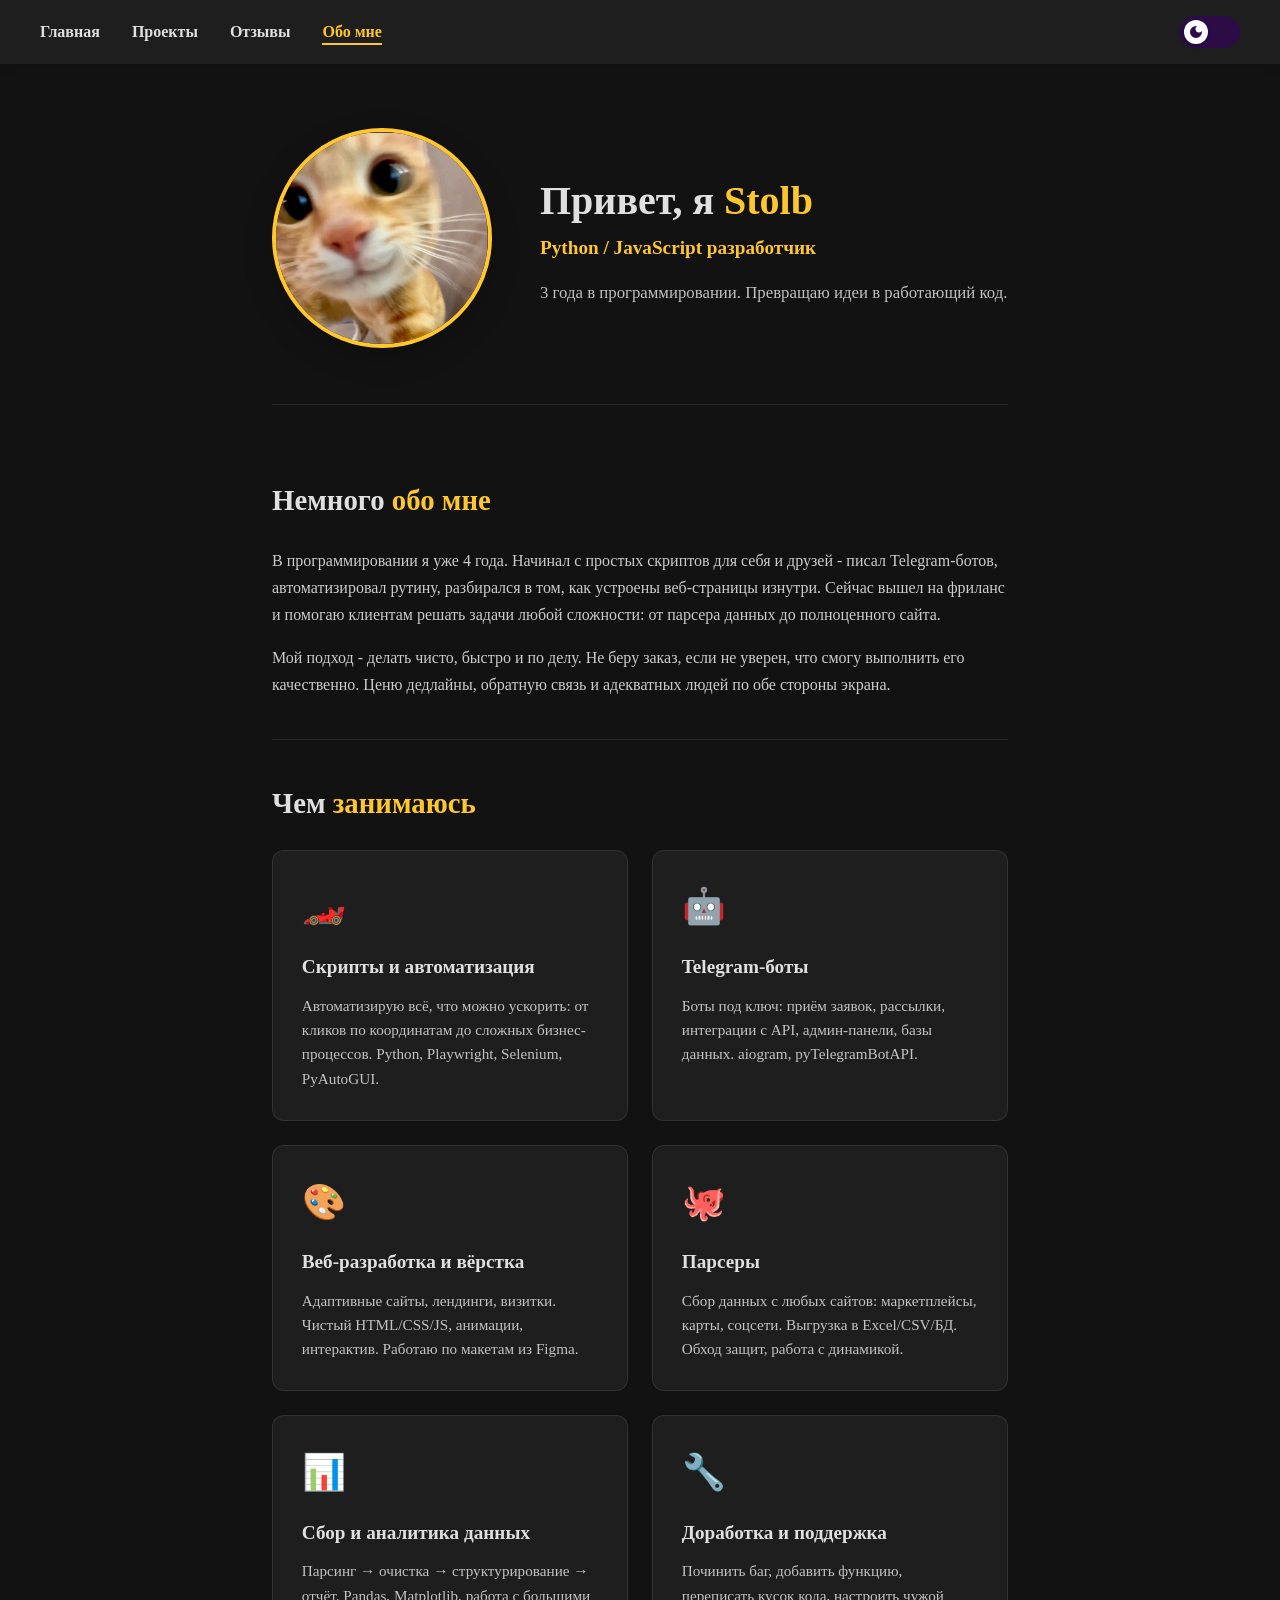
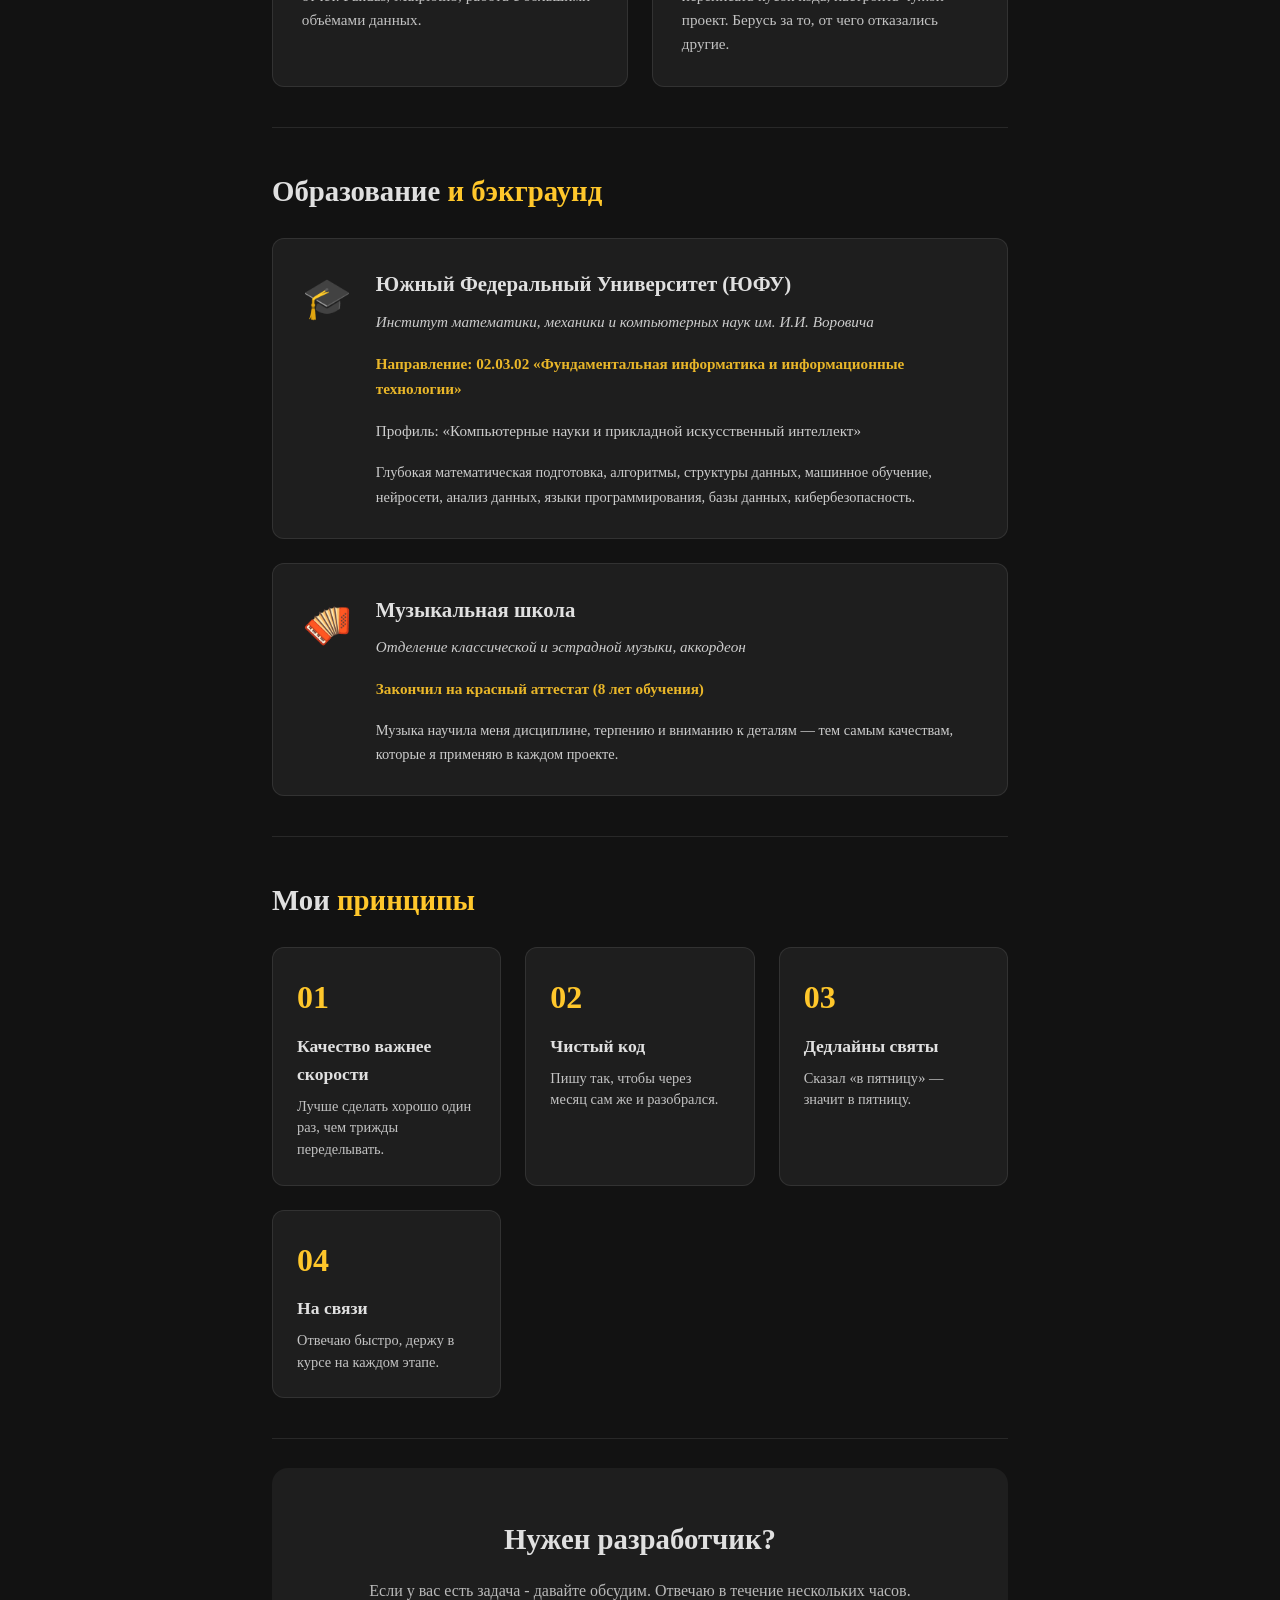
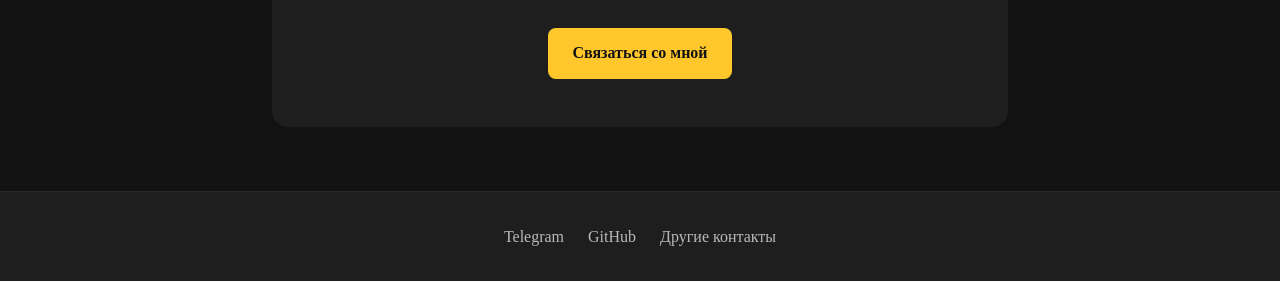
==== about.html @ b122de02 "1 com" ====
<!DOCTYPE html>
<html lang="ru">
<head>
    <meta charset="UTF-8">
    <meta name="viewport" content="width=device-width, initial-scale=1.0">
    <title>Обо мне</title>
    <link rel="stylesheet" href="style.css">
    <script src="main.js" defer></script>
</head>
<body class="dark-mode">
    <header>
        <div class="header-container">
            <nav class="nav-header">
                <ul class="header-nav-list">
                    <li><a href="index.html" class="header-nav-link">Главная</a></li>
                    <li><a href="project.html" class="header-nav-link">Проекты</a></li>
                    <li><a href="reviews.html" class="header-nav-link">Отзывы</a></li>
                    <li><a href="about.html" class="header-nav-link active">Обо мне</a></li>
                </ul>
            </nav>
            <div class="header-settings">
                <label class="theme-switch" for="theme-checkbox">
                    <input type="checkbox" id="theme-checkbox">
                    <span class="slider round"></span>
                </label>
            </div>
        </div>
    </header>

    <main class="about-page">
        <section class="about-hero">
            <div class="about-hero-image">
                <img src="photo_2026-06-17_01-34-57.jpg" alt="Stolb">
            </div>
            <div class="about-hero-content">
                <h1>Привет, я <span class="accent-text">Stolb</span></h1>
                <p class="about-role">Python / JavaScript разработчик</p>
                <p class="about-tagline">3 года в программировании. Превращаю идеи в работающий код.</p>
            </div>
        </section>

        <section class="about-block">
            <h2>Немного <span class="accent-text">обо мне</span></h2>
            <p>В программировании я уже 4 года. Начинал с простых скриптов для себя и друзей - писал Telegram-ботов, автоматизировал рутину, разбирался в том, как устроены веб-страницы изнутри. Сейчас вышел на фриланс и помогаю клиентам решать задачи любой сложности: от парсера данных до полноценного сайта.</p>
            <p>Мой подход - делать чисто, быстро и по делу. Не беру заказ, если не уверен, что смогу выполнить его качественно. Ценю дедлайны, обратную связь и адекватных людей по обе стороны экрана.</p>
        </section>

        <section class="about-block">
            <h2>Чем <span class="accent-text">занимаюсь</span></h2>
            <div class="services-grid">
                <div class="service-card">
                    <div class="service-icon">🏎️</div>
                    <h3>Скрипты и автоматизация</h3>
                    <p>Автоматизирую всё, что можно ускорить: от кликов по координатам до сложных бизнес-процессов. Python, Playwright, Selenium, PyAutoGUI.</p>
                </div>
                <div class="service-card">
                    <div class="service-icon">🤖</div>
                    <h3>Telegram-боты</h3>
                    <p>Боты под ключ: приём заявок, рассылки, интеграции с API, админ-панели, базы данных. aiogram, pyTelegramBotAPI.</p>
                </div>
                <div class="service-card">
                    <div class="service-icon">🎨</div>
                    <h3>Веб-разработка и вёрстка</h3>
                    <p>Адаптивные сайты, лендинги, визитки. Чистый HTML/CSS/JS, анимации, интерактив. Работаю по макетам из Figma.</p>
                </div>
                <div class="service-card">
                    <div class="service-icon">🐙</div>
                    <h3>Парсеры</h3>
                    <p>Сбор данных с любых сайтов: маркетплейсы, карты, соцсети. Выгрузка в Excel/CSV/БД. Обход защит, работа с динамикой.</p>
                </div>
                <div class="service-card">
                    <div class="service-icon">📊</div>
                    <h3>Сбор и аналитика данных</h3>
                    <p>Парсинг → очистка → структурирование → отчёт. Pandas, Matplotlib, работа с большими объёмами данных.</p>
                </div>
                <div class="service-card">
                    <div class="service-icon">🔧</div>
                    <h3>Доработка и поддержка</h3>
                    <p>Починить баг, добавить функцию, переписать кусок кода, настроить чужой проект. Берусь за то, от чего отказались другие.</p>
                </div>
            </div>
        </section>

        <section class="about-block">
            <h2>Образование <span class="accent-text">и бэкграунд</span></h2>
            <div class="education-grid">
                <div class="education-card">
                    <div class="education-icon">🎓</div>
                    <div class="education-info">
                        <h3>Южный Федеральный Университет (ЮФУ)</h3>
                        <p class="education-sub">Институт математики, механики и компьютерных наук им. И.И. Воровича</p>
                        <p class="education-spec">Направление: 02.03.02 «Фундаментальная информатика и информационные технологии»</p>
                        <p class="education-profile">Профиль: «Компьютерные науки и прикладной искусственный интеллект»</p>
                        <p class="education-desc">Глубокая математическая подготовка, алгоритмы, структуры данных, машинное обучение, нейросети, анализ данных, языки программирования, базы данных, кибербезопасность.</p>
                    </div>
                </div>
                <div class="education-card">
                    <div class="education-icon">🪗</div>
                    <div class="education-info">
                        <h3>Музыкальная школа</h3>
                        <p class="education-sub">Отделение классической и эстрадной музыки, аккордеон</p>
                        <p class="education-spec">Закончил на красный аттестат (8 лет обучения)</p>
                        <p class="education-desc">Музыка научила меня дисциплине, терпению и вниманию к деталям — тем самым качествам, которые я применяю в каждом проекте.</p>
                    </div>
                </div>
            </div>
        </section>

        <section class="about-block">
            <h2>Мои <span class="accent-text">принципы</span></h2>
            <div class="principles-grid">
                <div class="principle">
                    <span class="principle-number">01</span>
                    <h3>Качество важнее скорости</h3>
                    <p>Лучше сделать хорошо один раз, чем трижды переделывать.</p>
                </div>
                <div class="principle">
                    <span class="principle-number">02</span>
                    <h3>Чистый код</h3>
                    <p>Пишу так, чтобы через месяц сам же и разобрался.</p>
                </div>
                <div class="principle">
                    <span class="principle-number">03</span>
                    <h3>Дедлайны святы</h3>
                    <p>Сказал «в пятницу» — значит в пятницу.</p>
                </div>
                <div class="principle">
                    <span class="principle-number">04</span>
                    <h3>На связи</h3>
                    <p>Отвечаю быстро, держу в курсе на каждом этапе.</p>
                </div>
            </div>
        </section>

        <section class="final-cta">
            <h2>Нужен разработчик?</h2>
            <p>Если у вас есть задача - давайте обсудим. Отвечаю в течение нескольких часов.</p>
            <a href="contacts.html" class="btn btn-primary">Связаться со мной</a>
        </section>
    </main>

    <footer>
        <div class="footer-container">
            <div class="footer-links">
                <a href="https://t.me/Ssstolb" target="_blank" rel="noopener noreferrer">Telegram</a>
                <a href="https://github.com/Bogdan-Stolb" target="_blank" rel="noopener noreferrer">GitHub</a>
                <a href="contacts.html">Другие контакты</a>
            </div>
        </div>
    </footer>
</body>
</html>
---- style.css ----
*, *::before, *::after {
    box-sizing: border-box;
    margin: 0;
    padding: 0;
}

:root {
    --bg-color: #121212;
    --text-color: #e0e0e0;
    --header-bg: #1e1e1e;
    --accent-color: #ffc72b;
    --switch-bg: #2c0b47;
    --switch-knob: #ffffff;
}

body.light-mode {
    --bg-color: #ffffff;
    --text-color: #121212;
    --header-bg: #f4f4f4;
    --accent-color: #ff9800;
    --switch-bg: #87CEEB;
    --switch-knob: #ffffff;
}

body {
    font-family: 'Georgia', 'Times New Roman', Times, serif;
    font-size: 16px;
    line-height: 1.6;
    color: var(--text-color);
    background-color: var(--bg-color);
    min-height: 100vh;
    width: 100%;
    display: flex;
    flex-direction: column;
    -webkit-font-smoothing: antialiased;
    -moz-osx-font-smoothing: grayscale;
    text-rendering: optimizeLegibility;    
    transition: background-color 0.4s ease, color 0.4s ease;
}

main {
    flex: 1;
    padding: 2rem;
    max-width: 800px;
    margin: 0 auto;
    width: 100%;
}

header {
    background-color: var(--header-bg);
    transition: background-color 0.4s ease;
    padding: 1rem 2rem;
    box-shadow: 0 2px 10px rgba(0,0,0,0.1);
}

.header-container {
    max-width: 1200px;
    margin: 0 auto;
    display: flex;
    justify-content: space-between;
    align-items: center;
}

.header-nav-list {
    list-style: none;
    display: flex;
    gap: 2rem;
}

.header-nav-link {
    text-decoration: none;
    color: var(--text-color);
    font-weight: bold;
    transition: color 0.3s ease;
    position: relative;
}

.header-nav-link:hover {
    color: var(--accent-color);
}

/* Активный пункт меню */
.header-nav-link.active {
    color: var(--accent-color);
}

.header-nav-link.active::after {
    content: '';
    position: absolute;
    bottom: -5px;
    left: 0;
    width: 100%;
    height: 2px;
    background-color: var(--accent-color);
}

.theme-switch {
    position: relative;
    display: inline-block;
    width: 60px;
    height: 32px;
}

.theme-switch input {
    opacity: 0;
    width: 0;
    height: 0;
}

.slider {
    position: absolute;
    cursor: pointer;
    top: 0;
    left: 0;
    right: 0;
    bottom: 0;
    background-color: var(--switch-bg);
    transition: 0.4s cubic-bezier(0.4, 0.0, 0.2, 1);
    border-radius: 34px;
}

.slider:before {
    position: absolute;
    content: "";
    height: 24px;
    width: 24px;
    left: 4px;
    bottom: 4px;
    background-color: var(--switch-knob);
    transition: 0.4s cubic-bezier(0.4, 0.0, 0.2, 1);
    border-radius: 50%;    
    background-image: url("data:image/svg+xml,%3Csvg xmlns='http://www.w3.org/2000/svg' viewBox='0 0 24 24' fill='%232c0b47'%3E%3Cpath d='M12 3a9 9 0 1 0 9 9c0-.46-.04-.92-.1-1.36a5.389 5.389 0 0 1-4.4 2.26 5.403 5.403 0 0 1-3.14-9.8c-.44-.06-.9-.1-1.36-.1z'/%3E%3C/svg%3E");
    background-size: 16px;
    background-repeat: no-repeat;
    background-position: center;
    box-shadow: 0 2px 4px rgba(0,0,0,0.2);
}

.slider:hover {
    box-shadow: 0 0 15px rgba(255, 199, 43, 0.4);
}

input:checked + .slider {
    background-color: var(--switch-bg);
}

input:checked + .slider:before {
    transform: translateX(28px);
    background-image: url("data:image/svg+xml,%3Csvg xmlns='http://www.w3.org/2000/svg' viewBox='0 0 24 24' fill='%23ff9800'%3E%3Cpath d='M12 7c-2.76 0-5 2.24-5 5s2.24 5 5 5 5-2.24 5-5-2.24-5-5-5zM2 13h2c.55 0 1-.45 1-1s-.45-1-1-1H2c-.55 0-1 .45-1 1s.45 1 1 1zm18 0h2c.55 0 1-.45 1-1s-.45-1-1-1h-2c-.55 0-1 .45-1 1s.45 1 1 1zM11 2v2c0 .55.45 1 1 1s1-.45 1-1V2c0-.55-.45-1-1-1s-1 .45-1 1zm0 18v2c0 .55.45 1 1 1s1-.45 1-1v-2c0-.55-.45-1-1-1s-1 .45-1 1zM5.99 4.58a.996.996 0 0 0-1.41 0 .996.996 0 0 0 0 1.41l1.06 1.06c.39.39 1.03.39 1.41 0s.39-1.03 0-1.41L5.99 4.58zm12.37 12.37a.996.996 0 0 0-1.41 0 .996.996 0 0 0 0 1.41l1.06 1.06c.39.39 1.03.39 1.41 0a.996.996 0 0 0 0-1.41l-1.06-1.06zm1.06-10.96a.996.996 0 0 0 0-1.41.996.996 0 0 0-1.41 0l-1.06 1.06c-.39.39-.39 1.03 0 1.41s1.03.39 1.41 0l1.06-1.06zM7.05 18.36a.996.996 0 0 0 0 1.41.996.996 0 0 0 1.41 0l1.06-1.06c.39-.39.39-1.03 0-1.41s-1.03-.39-1.41 0l-1.06 1.06z'/%3E%3C/svg%3E");
}

/* --- Футер --- */
footer {
    background-color: var(--header-bg);
    padding: 2rem 1rem;
    margin-top: auto;
    border-top: 1px solid rgba(128, 128, 128, 0.1);
    transition: background-color 0.4s ease, color 0.4s ease;
}

.footer-container {
    max-width: 1200px;
    margin: 0 auto;
    display: flex;
    flex-direction: column;
    align-items: center;
    gap: 1rem;
    text-align: center;
}

.footer-links {
    display: flex;
    gap: 1.5rem;
}

.footer-links a {
    color: var(--text-color);
    text-decoration: none;
    opacity: 0.8;
    transition: opacity 0.3s ease, color 0.3s ease;
}

.footer-links a:hover {
    opacity: 1;
    color: var(--accent-color);
}

.accent-text {
    color: var(--accent-color);
}

.btn {
    display: inline-block;
    padding: 0.8rem 1.5rem;
    border-radius: 8px;
    text-decoration: none;
    font-weight: bold;
    transition: all 0.3s ease;
    text-align: center;
}

.btn-primary {
    background-color: var(--accent-color);
    color: #121212;
}

.btn-primary:hover {
    transform: translateY(-2px);
    box-shadow: 0 4px 15px rgba(255, 199, 43, 0.3);
}

.btn-secondary {
    background-color: transparent;
    border: 2px solid var(--text-color);
    color: var(--text-color);
}

.btn-secondary:hover {
    background-color: var(--text-color);
    color: var(--bg-color);
}

.hero-section {
    display: flex;
    align-items: center;
    justify-content: space-between;
    gap: 3rem;
    padding: 3rem 0;
    margin-bottom: 3rem;
}

.hero-content {
    flex: 1;
}

.hero-content h1 {
    font-size: 2.5rem;
    margin-bottom: 0.5rem;
    line-height: 1.2;
}

.hero-subtitle {
    font-size: 1.2rem;
    color: var(--accent-color);
    margin-bottom: 1.5rem;
    font-weight: bold;
}

.hero-description {
    margin-bottom: 2rem;
    max-width: 500px;
    opacity: 0.9;
}

.hero-buttons {
    display: flex;
    gap: 1rem;
}

.hero-image img {
    width: 300px;
    height: 300px;
    object-fit: cover;
    border-radius: 50%;
    border: 4px solid var(--accent-color);
    box-shadow: 0 10px 30px rgba(0,0,0,0.2);
    transition: transform 0.3s ease;
}

.hero-image img:hover {
    transform: scale(1.03);
}

.about-section {
    padding: 2rem 0;
    border-top: 1px solid rgba(128, 128, 128, 0.2);
    border-bottom: 1px solid rgba(128, 128, 128, 0.2);
    margin-bottom: 3rem;
}

.about-section h2, .reviews-preview h2, .final-cta h2 {
    font-size: 1.8rem;
    margin-bottom: 1rem;
}

.skills-container {
    display: flex;
    flex-wrap: wrap;
    gap: 0.8rem;
    margin-top: 1.5rem;
}

.skill-tag {
    background-color: var(--header-bg);
    color: var(--text-color);
    padding: 0.5rem 1rem;
    border-radius: 20px;
    font-size: 0.9rem;
    border: 1px solid rgba(128, 128, 128, 0.3);
    transition: border-color 0.3s ease;
}

.skill-tag:hover {
    border-color: var(--accent-color);
    color: var(--accent-color);
}

.reviews-grid {
    display: grid;
    grid-template-columns: repeat(auto-fit, minmax(300px, 1fr));
    gap: 1.5rem;
    margin: 2rem 0;
}

.review-card {
    background-color: var(--header-bg);
    padding: 1.5rem;
    border-radius: 12px;
    transition: transform 0.3s ease, box-shadow 0.3s ease;
}

.review-card:hover {
    transform: translateY(-5px);
    box-shadow: 0 10px 20px rgba(0,0,0,0.1);
}

.review-header {
    display: flex;
    flex-direction: column;
    gap: 0.2rem;
    margin-bottom: 1rem;
    padding-bottom: 0.8rem;
    border-bottom: 1px solid rgba(128, 128, 128, 0.2);
}

.review-info h3 {
    font-size: 1.1rem;
    margin: 0;
    color: var(--text-color);
}

.review-role {
    font-size: 0.85rem;
    opacity: 0.7;
    font-style: italic;
}

.review-text {
    font-style: italic;
    opacity: 0.9;
    line-height: 1.5;
}

.reviews-cta {
    text-align: center;
    margin-top: 1rem;
}

.final-cta {
    text-align: center;
    padding: 3rem 1rem;
    background-color: var(--header-bg);
    border-radius: 16px;
    margin-top: 1.8rem;
    margin-bottom: 2rem;
}

.final-cta p {
    margin-bottom: 1.5rem;
    opacity: 0.8;
}

@media (max-width: 768px) {
    .hero-section {
        flex-direction: column-reverse;
        text-align: center;
        gap: 2rem;
    }

    .hero-description {
        margin: 0 auto 2rem auto;
    }

    .hero-buttons {
        justify-content: center;
        flex-direction: column;
    }

    .hero-image img {
        width: 200px;
        height: 200px;
    }
    
    .header-nav-list {
        gap: 1rem;
        font-size: 0.9rem;
    }
    
    .footer-container {
        gap: 1.5rem;
    }
    
    .footer-links {
        flex-direction: column;
        gap: 0.8rem;
    }
}
/* ===== Общие стили внутренних страниц ===== */
.page-header {
    text-align: center;
    padding: 2rem 0 3rem;
}

.page-header h1 {
    font-size: 2.5rem;
    margin-bottom: 1rem;
    line-height: 1.2;
}

.page-header p {
    font-size: 1.1rem;
    opacity: 0.8;
    max-width: 600px;
    margin: 0 auto;
}

/* ===== Страница отзывов ===== */
.reviews-page {
    padding-bottom: 2rem;
}

.reviews-full-grid {
    display: grid;
    grid-template-columns: repeat(auto-fit, minmax(320px, 1fr));
    gap: 1.5rem;
    margin-bottom: 3rem;
}

.review-card-full {
    background-color: var(--header-bg);
    padding: 1.8rem;
    border-radius: 12px;
    display: flex;
    flex-direction: column;
    gap: 1rem;
    transition: transform 0.3s ease, box-shadow 0.3s ease, border-color 0.3s ease;
    border: 1px solid rgba(128, 128, 128, 0.2);
}

.review-card-full:hover {
    transform: translateY(-5px);
    box-shadow: 0 10px 25px rgba(0, 0, 0, 0.15);
    border-color: var(--accent-color);
}

.review-card-full .review-header {
    display: flex;
    justify-content: space-between;
    align-items: flex-start;
    gap: 1rem;
    padding-bottom: 1rem;
    border-bottom: 1px solid rgba(128, 128, 128, 0.2);
    margin-bottom: 0;
}

.review-rating {
    color: var(--accent-color);
    font-size: 1rem;
    margin-top: 0.3rem;
    letter-spacing: 2px;
}

.review-date {
    font-size: 0.85rem;
    opacity: 0.6;
    white-space: nowrap;
}

.review-card-full .review-text {
    flex: 1;
    font-style: italic;
    opacity: 0.9;
    line-height: 1.6;
}

.review-tags {
    display: flex;
    flex-wrap: wrap;
    gap: 0.5rem;
    margin-top: 0.5rem;
}

.review-tag {
    background-color: transparent;
    border: 1px solid var(--accent-color);
    color: var(--accent-color);
    padding: 0.3rem 0.8rem;
    border-radius: 20px;
    font-size: 0.8rem;
}

.leave-review {
    text-align: center;
    padding: 3rem 1.5rem;
    background-color: var(--header-bg);
    border-radius: 16px;
    border: 1px dashed rgba(128, 128, 128, 0.3);
}

.leave-review h2 {
    font-size: 1.8rem;
    margin-bottom: 1rem;
}

.leave-review p {
    margin-bottom: 1.5rem;
    opacity: 0.85;
    max-width: 500px;
    margin-left: auto;
    margin-right: auto;
}

/* ===== Страница контактов ===== */
.contacts-page {
    padding-bottom: 2rem;
}

.contacts-grid {
    display: grid;
    grid-template-columns: repeat(auto-fit, minmax(220px, 1fr));
    gap: 1.5rem;
    margin-bottom: 3rem;
}

.contact-card {
    background-color: var(--header-bg);
    padding: 2rem 1.5rem;
    border-radius: 12px;
    text-align: center;
    text-decoration: none;
    color: var(--text-color);
    border: 1px solid rgba(128, 128, 128, 0.2);
    transition: transform 0.3s ease, box-shadow 0.3s ease, border-color 0.3s ease;
    display: flex;
    flex-direction: column;
    gap: 0.5rem;
}

.contact-card:hover {
    transform: translateY(-5px);
    box-shadow: 0 10px 25px rgba(0, 0, 0, 0.15);
    border-color: var(--accent-color);
}

.contact-icon {
    font-size: 2.5rem;
    margin-bottom: 0.5rem;
}

.contact-card h3 {
    font-size: 1.3rem;
    margin: 0;
}

.contact-handle {
    font-size: 0.95rem;
    opacity: 0.75;
    margin: 0;
}

.contact-action {
    margin-top: 0.8rem;
    color: var(--accent-color);
    font-weight: bold;
    font-size: 0.9rem;
    transition: transform 0.3s ease;
}

.contact-card:hover .contact-action {
    transform: translateX(4px);
}

.contact-info-block {
    padding: 2rem 0 3rem;
    border-top: 1px solid rgba(128, 128, 128, 0.2);
}

.contact-info-block h2 {
    text-align: center;
    font-size: 1.8rem;
    margin-bottom: 2rem;
}

.info-blocks {
    display: flex;
    justify-content: center;
}

.steps-grid {
    display: grid;
    grid-template-columns: repeat(4, 180px);
    gap: 1.5rem;
}

.step {
    background-color: var(--header-bg);
    padding: 1.5rem;
    border-radius: 12px;
    text-align: center;
    border: 1px solid rgba(128, 128, 128, 0.2);
    transition: border-color 0.3s ease;
}

.step:hover {
    border-color: var(--accent-color);
}

.step-number {
    display: inline-flex;
    align-items: center;
    justify-content: center;
    width: 40px;
    height: 40px;
    border-radius: 50%;
    background-color: var(--accent-color);
    color: #121212;
    font-weight: bold;
    font-size: 1.1rem;
    margin-bottom: 1rem;
}

.step h3 {
    font-size: 1.1rem;
    margin-bottom: 0.5rem;
}

.step p {
    font-size: 0.9rem;
    opacity: 0.85;
    line-height: 1.5;
}

/* ===== Адаптив для новых страниц ===== */
@media (max-width: 768px) {
    .page-header h1 {
        font-size: 2rem;
    }

    .review-card-full .review-header {
        flex-direction: column;
        gap: 0.5rem;
    }

    .review-date {
        align-self: flex-start;
    }

    .contacts-grid {
        grid-template-columns: 1fr;
    }

    .steps-grid {
        grid-template-columns: 1fr;
    }
}

/* ===== Страница проектов ===== */
.projects-page {
    padding-bottom: 2rem;
}

.projects-filter {
    display: flex;
    flex-wrap: wrap;
    justify-content: center;
    gap: 0.8rem;
    margin-bottom: 2.5rem;
}

.filter-btn {
    background-color: transparent;
    border: 1px solid rgba(128, 128, 128, 0.3);
    color: var(--text-color);
    padding: 0.5rem 1.2rem;
    border-radius: 20px;
    font-size: 0.9rem;
    cursor: pointer;
    transition: all 0.3s ease;
    font-family: inherit;
}

.filter-btn:hover {
    border-color: var(--accent-color);
    color: var(--accent-color);
}

.filter-btn.active {
    background-color: var(--accent-color);
    color: #121212;
    border-color: var(--accent-color);
}

.projects-grid {
    display: grid;
    grid-template-columns: repeat(auto-fit, minmax(300px, 1fr));
    gap: 1.8rem;
    margin-bottom: 3rem;
}

.project-card {
    background-color: var(--header-bg);
    padding: 4rem;
    margin: 4px;
    border-radius: 12px;
    border: 1px solid rgba(128, 128, 128, 0.2);
    display: flex;
    flex-direction: column;
    gap: 1rem;
    transition: transform 0.3s ease, box-shadow 0.3s ease, border-color 0.3s ease;
}

.project-card:hover {
    transform: translateY(-5px);
    box-shadow: 0 10px 25px rgba(0, 0, 0, 0.15);
    border-color: var(--accent-color);
}

.project-icon {
    font-size: 2.5rem;
    margin-bottom: 0.5rem;
}

.project-title {
    font-size: 1.4rem;
    margin: 0;
    color: var(--text-color);
}

.project-description {
    font-size: 0.95rem;
    opacity: 0.85;
    line-height: 1.6;
    flex: 1;
}

.project-tags {
    display: flex;
    flex-wrap: wrap;
    gap: 0.5rem;
    margin: 0.5rem 0;
}

.project-tag {
    background-color: transparent;
    border: 1px solid var(--accent-color);
    color: var(--accent-color);
    padding: 0.3rem 0.8rem;
    border-radius: 20px;
    font-size: 0.8rem;
}

.project-link {
    display: inline-block;
    margin-top: 0.5rem;
    color: var(--accent-color);
    text-decoration: none;
    font-weight: bold;
    font-size: 0.95rem;
    transition: transform 0.3s ease;
}

.project-link:hover {
    transform: translateX(4px);
}

.projects-cta {
    text-align: center;
    padding: 3rem 1.5rem;
    background-color: var(--header-bg);
    border-radius: 16px;
    border: 1px dashed rgba(128, 128, 128, 0.3);
}

.projects-cta h2 {
    font-size: 1.8rem;
    margin-bottom: 1rem;
}

.projects-cta p {
    margin-bottom: 1.5rem;
    opacity: 0.85;
    max-width: 500px;
    margin-left: auto;
    margin-right: auto;
}

/* ===== Скрытые карточки при фильтрации ===== */
.project-card.hidden {
    display: none;
}

/* ===== Адаптив для проектов ===== */
@media (max-width: 768px) {
    .projects-grid {
        grid-template-columns: 1fr;
    }

    .projects-filter {
        gap: 0.5rem;
    }

    .filter-btn {
        font-size: 0.85rem;
        padding: 0.4rem 1rem;
    }
}

.review-card-full.hidden {
    display: none;
}

.project-card.hidden {
    display: none;
}
 
/* ===== Страница "Обо мне" ===== */
.about-page {
    padding-bottom: 2rem;
}

.about-hero {
    display: flex;
    align-items: center;
    gap: 3rem;
    padding: 2rem 0 3rem;
    margin-bottom: 2rem;
    border-bottom: 1px solid rgba(128, 128, 128, 0.2);
}

.about-hero-image img {
    width: 220px;
    height: 220px;
    object-fit: cover;
    border-radius: 50%;
    border: 4px solid var(--accent-color);
    box-shadow: 0 10px 30px rgba(0, 0, 0, 0.2);
    transition: transform 0.3s ease;
}

.about-hero-image img:hover {
    transform: scale(1.03);
}

.about-hero-content h1 {
    font-size: 2.5rem;
    margin-bottom: 0.5rem;
    line-height: 1.2;
}

.about-role {
    font-size: 1.2rem;
    color: var(--accent-color);
    font-weight: bold;
    margin-bottom: 1rem;
}

.about-tagline {
    font-size: 1.05rem;
    opacity: 0.85;
    max-width: 500px;
}

.about-block {
    padding: 2.5rem 0;
    border-bottom: 1px solid rgba(128, 128, 128, 0.2);
}

.about-block:last-of-type {
    border-bottom: none;
}

.about-block h2 {
    font-size: 1.8rem;
    margin-bottom: 1.5rem;
}

.about-block p {
    margin-bottom: 1rem;
    opacity: 0.9;
    line-height: 1.7;
}

.about-block p:last-child {
    margin-bottom: 0;
}

/* Услуги */
.services-grid {
    display: grid;
    grid-template-columns: repeat(auto-fit, minmax(280px, 1fr));
    gap: 1.5rem;
    margin-top: 1.5rem;
}

.service-card {
    background-color: var(--header-bg);
    padding: 1.8rem;
    border-radius: 12px;
    border: 1px solid rgba(128, 128, 128, 0.2);
    transition: transform 0.3s ease, box-shadow 0.3s ease, border-color 0.3s ease;
}

.service-card:hover {
    transform: translateY(-5px);
    box-shadow: 0 10px 25px rgba(0, 0, 0, 0.15);
    border-color: var(--accent-color);
}

.service-icon {
    font-size: 2.2rem;
    margin-bottom: 1rem;
}

.service-card h3 {
    font-size: 1.2rem;
    margin-bottom: 0.7rem;
}

.service-card p {
    font-size: 0.95rem;
    opacity: 0.85;
    line-height: 1.6;
    margin: 0;
}

/* Образование */
.education-grid {
    display: flex;
    flex-direction: column;
    gap: 1.5rem;
    margin-top: 1.5rem;
}

.education-card {
    background-color: var(--header-bg);
    padding: 1.8rem;
    border-radius: 12px;
    border: 1px solid rgba(128, 128, 128, 0.2);
    display: flex;
    gap: 1.5rem;
    align-items: flex-start;
    transition: border-color 0.3s ease;
}

.education-card:hover {
    border-color: var(--accent-color);
}

.education-icon {
    font-size: 2.5rem;
    flex-shrink: 0;
}

.education-info h3 {
    font-size: 1.3rem;
    margin-bottom: 0.5rem;
}

.education-sub {
    font-size: 0.95rem;
    opacity: 0.75;
    font-style: italic;
    margin-bottom: 0.8rem;
}

.education-spec {
    font-size: 0.95rem;
    color: var(--accent-color);
    font-weight: bold;
    margin-bottom: 0.3rem;
}

.education-profile {
    font-size: 0.95rem;
    opacity: 0.9;
    margin-bottom: 0.8rem;
}

.education-desc {
    font-size: 0.9rem;
    opacity: 0.8;
    line-height: 1.6;
    margin: 0;
}

/* Принципы */
.principles-grid {
    display: grid;
    grid-template-columns: repeat(auto-fit, minmax(220px, 1fr));
    gap: 1.5rem;
    margin-top: 1.5rem;
}

.principle {
    background-color: var(--header-bg);
    padding: 1.5rem;
    border-radius: 12px;
    border: 1px solid rgba(128, 128, 128, 0.2);
    transition: border-color 0.3s ease, transform 0.3s ease;
}

.principle:hover {
    border-color: var(--accent-color);
    transform: translateY(-3px);
}

.principle-number {
    display: block;
    font-size: 2rem;
    font-weight: bold;
    color: var(--accent-color);
    margin-bottom: 0.5rem;
    font-family: 'Georgia', serif;
}

.principle h3 {
    font-size: 1.1rem;
    margin-bottom: 0.5rem;
}

.principle p {
    font-size: 0.9rem;
    opacity: 0.85;
    line-height: 1.5;
    margin: 0;
}

/* Адаптив */
@media (max-width: 768px) {
    .about-hero {
        flex-direction: column;
        text-align: center;
        gap: 2rem;
    }

    .about-hero-image img {
        width: 180px;
        height: 180px;
    }

    .about-hero-content h1 {
        font-size: 2rem;
    }

    .about-tagline {
        margin: 0 auto;
    }

    .education-card {
        flex-direction: column;
        text-align: center;
        align-items: center;
    }

    .principles-grid {
        grid-template-columns: 1fr;
    }
}
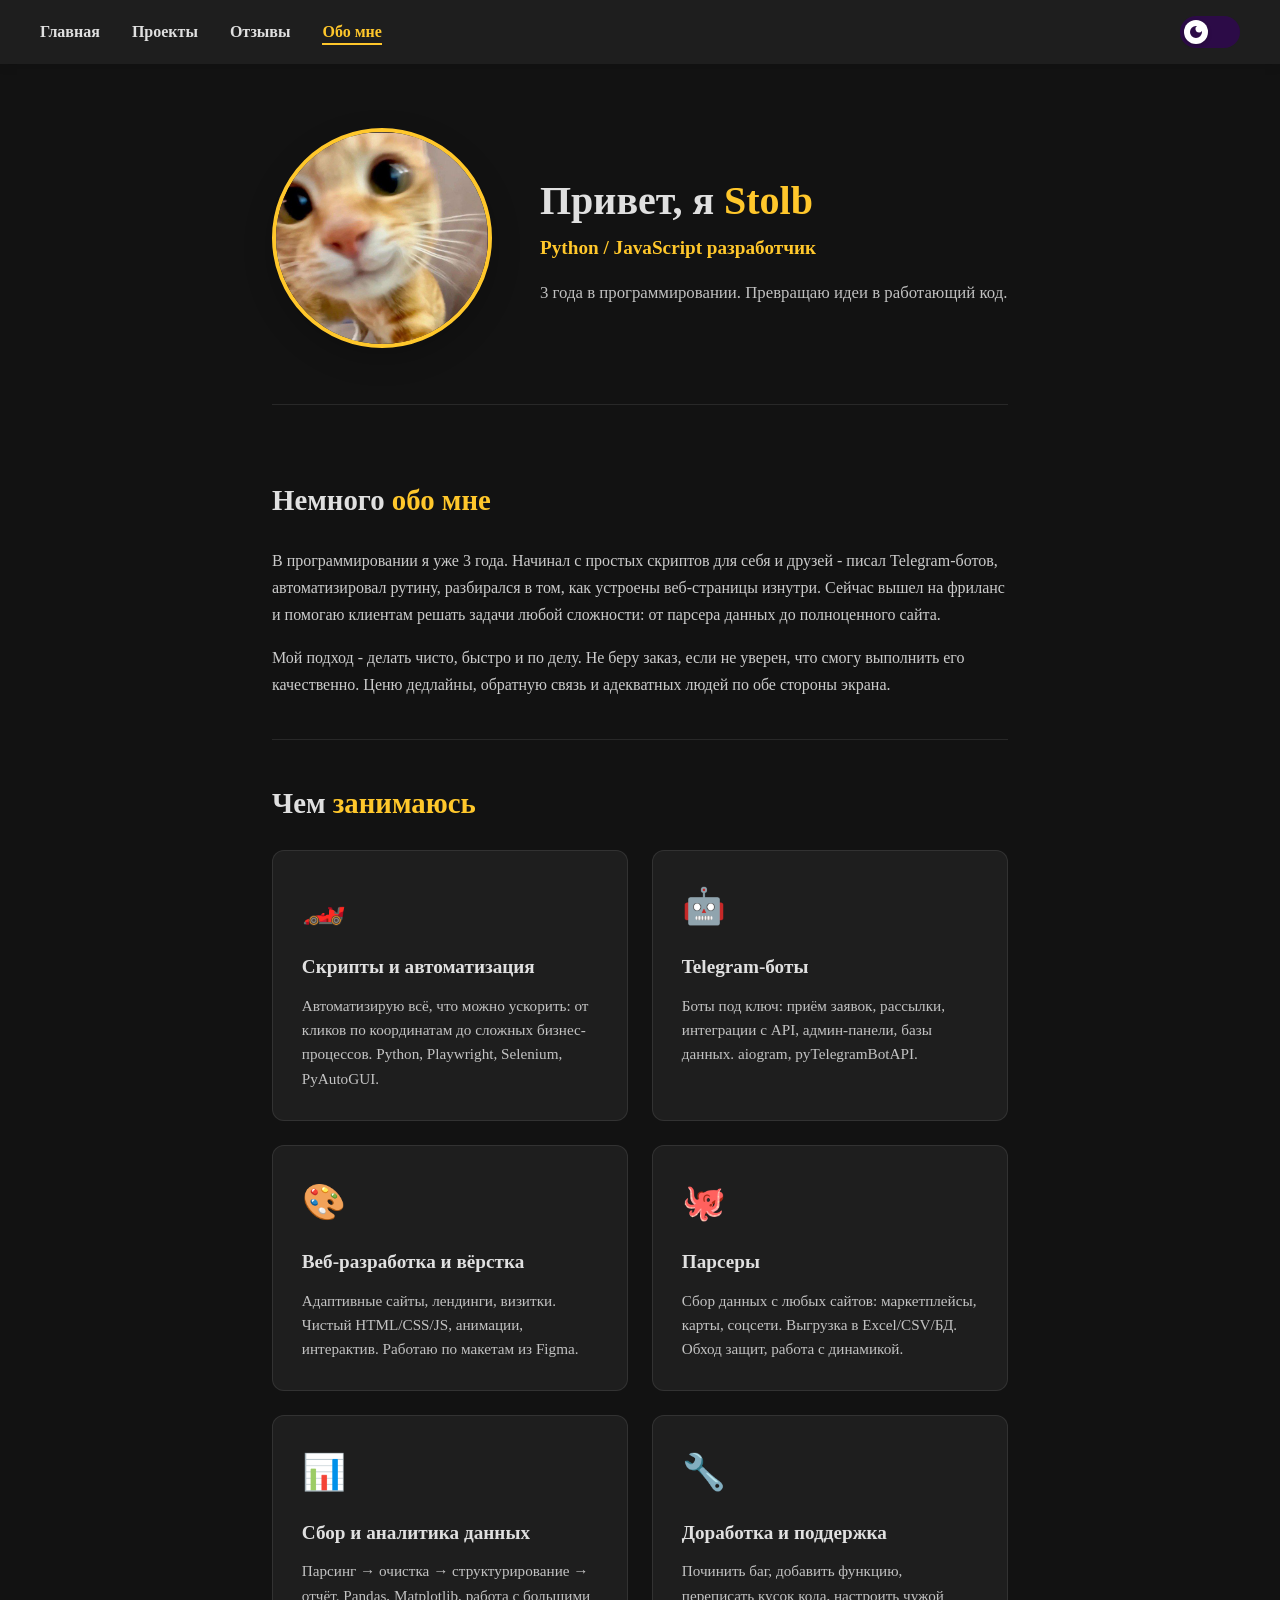
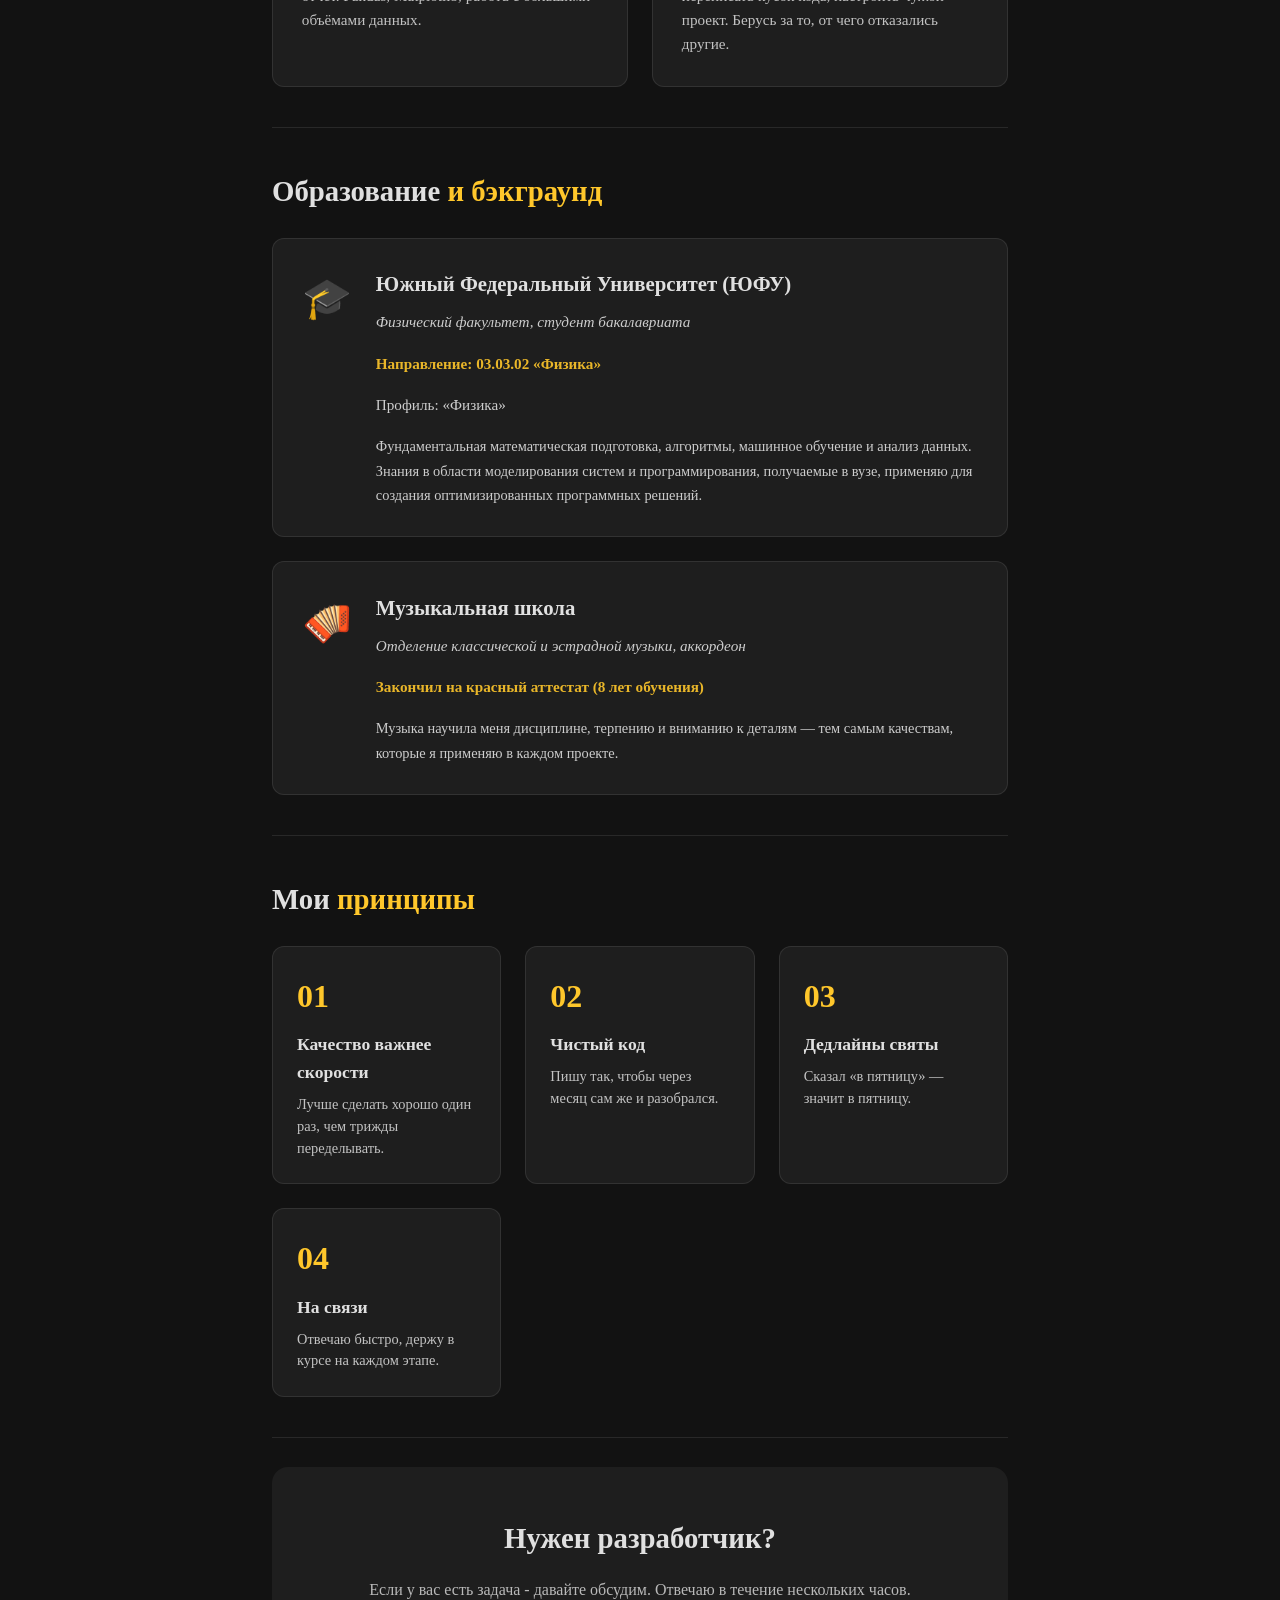
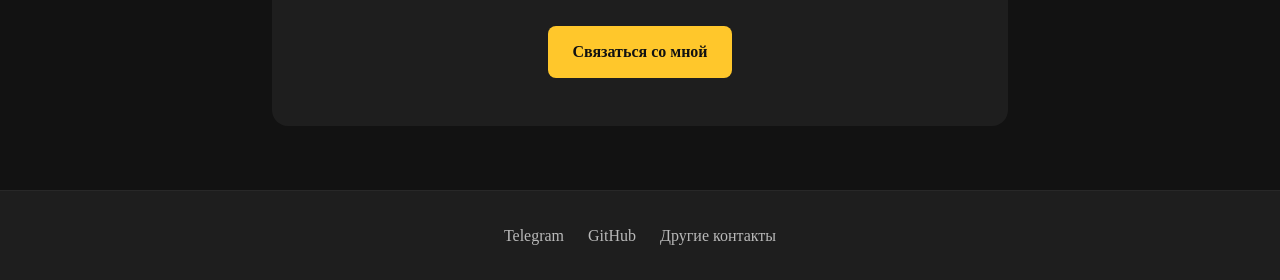
==== commit b8f89612: "upd info" ====
--- a/about.html
+++ b/about.html
@@ -41,7 +41,7 @@
 
         <section class="about-block">
             <h2>Немного <span class="accent-text">обо мне</span></h2>
-            <p>В программировании я уже 4 года. Начинал с простых скриптов для себя и друзей - писал Telegram-ботов, автоматизировал рутину, разбирался в том, как устроены веб-страницы изнутри. Сейчас вышел на фриланс и помогаю клиентам решать задачи любой сложности: от парсера данных до полноценного сайта.</p>
+            <p>В программировании я уже 3 года. Начинал с простых скриптов для себя и друзей - писал Telegram-ботов, автоматизировал рутину, разбирался в том, как устроены веб-страницы изнутри. Сейчас вышел на фриланс и помогаю клиентам решать задачи любой сложности: от парсера данных до полноценного сайта.</p>
             <p>Мой подход - делать чисто, быстро и по делу. Не беру заказ, если не уверен, что смогу выполнить его качественно. Ценю дедлайны, обратную связь и адекватных людей по обе стороны экрана.</p>
         </section>
 
@@ -88,10 +88,10 @@
                     <div class="education-icon">🎓</div>
                     <div class="education-info">
                         <h3>Южный Федеральный Университет (ЮФУ)</h3>
-                        <p class="education-sub">Институт математики, механики и компьютерных наук им. И.И. Воровича</p>
-                        <p class="education-spec">Направление: 02.03.02 «Фундаментальная информатика и информационные технологии»</p>
-                        <p class="education-profile">Профиль: «Компьютерные науки и прикладной искусственный интеллект»</p>
-                        <p class="education-desc">Глубокая математическая подготовка, алгоритмы, структуры данных, машинное обучение, нейросети, анализ данных, языки программирования, базы данных, кибербезопасность.</p>
+                        <p class="education-sub">Физический факультет, студент бакалавриата</p>
+                        <p class="education-spec">Направление: 03.03.02 «Физика»</p>
+                        <p class="education-profile">Профиль: «Физика»</p>
+                        <p class="education-desc">Фундаментальная математическая подготовка, алгоритмы, машинное обучение и анализ данных. Знания в области моделирования систем и программирования, получаемые в вузе, применяю для создания оптимизированных программных решений.</p>
                     </div>
                 </div>
                 <div class="education-card">
--- a/style.css
+++ b/style.css
@@ -79,7 +79,6 @@
     color: var(--accent-color);
 }
 
-/* Активный пункт меню */
 .header-nav-link.active {
     color: var(--accent-color);
 }
@@ -149,7 +148,6 @@
     background-image: url("data:image/svg+xml,%3Csvg xmlns='http://www.w3.org/2000/svg' viewBox='0 0 24 24' fill='%23ff9800'%3E%3Cpath d='M12 7c-2.76 0-5 2.24-5 5s2.24 5 5 5 5-2.24 5-5-2.24-5-5-5zM2 13h2c.55 0 1-.45 1-1s-.45-1-1-1H2c-.55 0-1 .45-1 1s.45 1 1 1zm18 0h2c.55 0 1-.45 1-1s-.45-1-1-1h-2c-.55 0-1 .45-1 1s.45 1 1 1zM11 2v2c0 .55.45 1 1 1s1-.45 1-1V2c0-.55-.45-1-1-1s-1 .45-1 1zm0 18v2c0 .55.45 1 1 1s1-.45 1-1v-2c0-.55-.45-1-1-1s-1 .45-1 1zM5.99 4.58a.996.996 0 0 0-1.41 0 .996.996 0 0 0 0 1.41l1.06 1.06c.39.39 1.03.39 1.41 0s.39-1.03 0-1.41L5.99 4.58zm12.37 12.37a.996.996 0 0 0-1.41 0 .996.996 0 0 0 0 1.41l1.06 1.06c.39.39 1.03.39 1.41 0a.996.996 0 0 0 0-1.41l-1.06-1.06zm1.06-10.96a.996.996 0 0 0 0-1.41.996.996 0 0 0-1.41 0l-1.06 1.06c-.39.39-.39 1.03 0 1.41s1.03.39 1.41 0l1.06-1.06zM7.05 18.36a.996.996 0 0 0 0 1.41.996.996 0 0 0 1.41 0l1.06-1.06c.39-.39.39-1.03 0-1.41s-1.03-.39-1.41 0l-1.06 1.06z'/%3E%3C/svg%3E");
 }
 
-/* --- Футер --- */
 footer {
     background-color: var(--header-bg);
     padding: 2rem 1rem;
@@ -405,7 +403,6 @@
         gap: 0.8rem;
     }
 }
-/* ===== Общие стили внутренних страниц ===== */
 .page-header {
     text-align: center;
     padding: 2rem 0 3rem;
@@ -424,7 +421,6 @@
     margin: 0 auto;
 }
 
-/* ===== Страница отзывов ===== */
 .reviews-page {
     padding-bottom: 2rem;
 }
@@ -520,7 +516,6 @@
     margin-right: auto;
 }
 
-/* ===== Страница контактов ===== */
 .contacts-page {
     padding-bottom: 2rem;
 }
@@ -640,7 +635,6 @@
     line-height: 1.5;
 }
 
-/* ===== Адаптив для новых страниц ===== */
 @media (max-width: 768px) {
     .page-header h1 {
         font-size: 2rem;
@@ -664,7 +658,6 @@
     }
 }
 
-/* ===== Страница проектов ===== */
 .projects-page {
     padding-bottom: 2rem;
 }
@@ -794,12 +787,10 @@
     margin-right: auto;
 }
 
-/* ===== Скрытые карточки при фильтрации ===== */
 .project-card.hidden {
     display: none;
 }
 
-/* ===== Адаптив для проектов ===== */
 @media (max-width: 768px) {
     .projects-grid {
         grid-template-columns: 1fr;
@@ -823,7 +814,6 @@
     display: none;
 }
  
-/* ===== Страница "Обо мне" ===== */
 .about-page {
     padding-bottom: 2rem;
 }
@@ -894,7 +884,6 @@
     margin-bottom: 0;
 }
 
-/* Услуги */
 .services-grid {
     display: grid;
     grid-template-columns: repeat(auto-fit, minmax(280px, 1fr));
@@ -933,7 +922,6 @@
     margin: 0;
 }
 
-/* Образование */
 .education-grid {
     display: flex;
     flex-direction: column;
@@ -993,7 +981,6 @@
     margin: 0;
 }
 
-/* Принципы */
 .principles-grid {
     display: grid;
     grid-template-columns: repeat(auto-fit, minmax(220px, 1fr));
@@ -1035,7 +1022,6 @@
     margin: 0;
 }
 
-/* Адаптив */
 @media (max-width: 768px) {
     .about-hero {
         flex-direction: column;
@@ -1065,4 +1051,97 @@
     .principles-grid {
         grid-template-columns: 1fr;
     }
+}
+
+@media (max-width: 768px) {
+    main {
+        padding: 1rem;
+    }
+
+    .page-header {
+        padding: 1.5rem 0 2rem;
+    }
+
+    .page-header h1 {
+        font-size: 1.8rem;
+    }
+
+    .page-header p {
+        font-size: 0.95rem;
+    }
+
+    .projects-filter {
+        gap: 0.4rem;
+        margin-bottom: 1.5rem;
+        justify-content: flex-start;
+    }
+
+    .filter-btn {
+        font-size: 0.78rem;
+        padding: 0.35rem 0.75rem;
+        white-space: nowrap;
+    }
+
+    .reviews-full-grid {
+        grid-template-columns: 1fr;
+        gap: 1rem;
+    }
+
+    .review-card-full {
+        padding: 1.2rem;
+    }
+
+    .review-card-full .review-header {
+        flex-direction: column;
+        gap: 0.5rem;
+    }
+
+    .review-date {
+        align-self: flex-start;
+    }
+
+    .review-text {
+        font-size: 0.95rem;
+    }
+
+    .review-tags {
+        gap: 0.4rem;
+    }
+
+    .review-tag {
+        font-size: 0.75rem;
+        padding: 0.25rem 0.6rem;
+    }
+
+    .leave-review {
+        padding: 2rem 1rem;
+    }
+
+    .leave-review h2 {
+        font-size: 1.5rem;
+    }
+
+    .leave-review p {
+        font-size: 0.95rem;
+    }
+}
+
+@media (max-width: 480px) {
+    .header-nav-list {
+        gap: 0.6rem;
+        font-size: 0.8rem;
+    }
+
+    .filter-btn {
+        font-size: 0.72rem;
+        padding: 0.3rem 0.6rem;
+    }
+
+    .page-header h1 {
+        font-size: 1.5rem;
+    }
+
+    .review-card-full {
+        padding: 1rem;
+    }
 }
